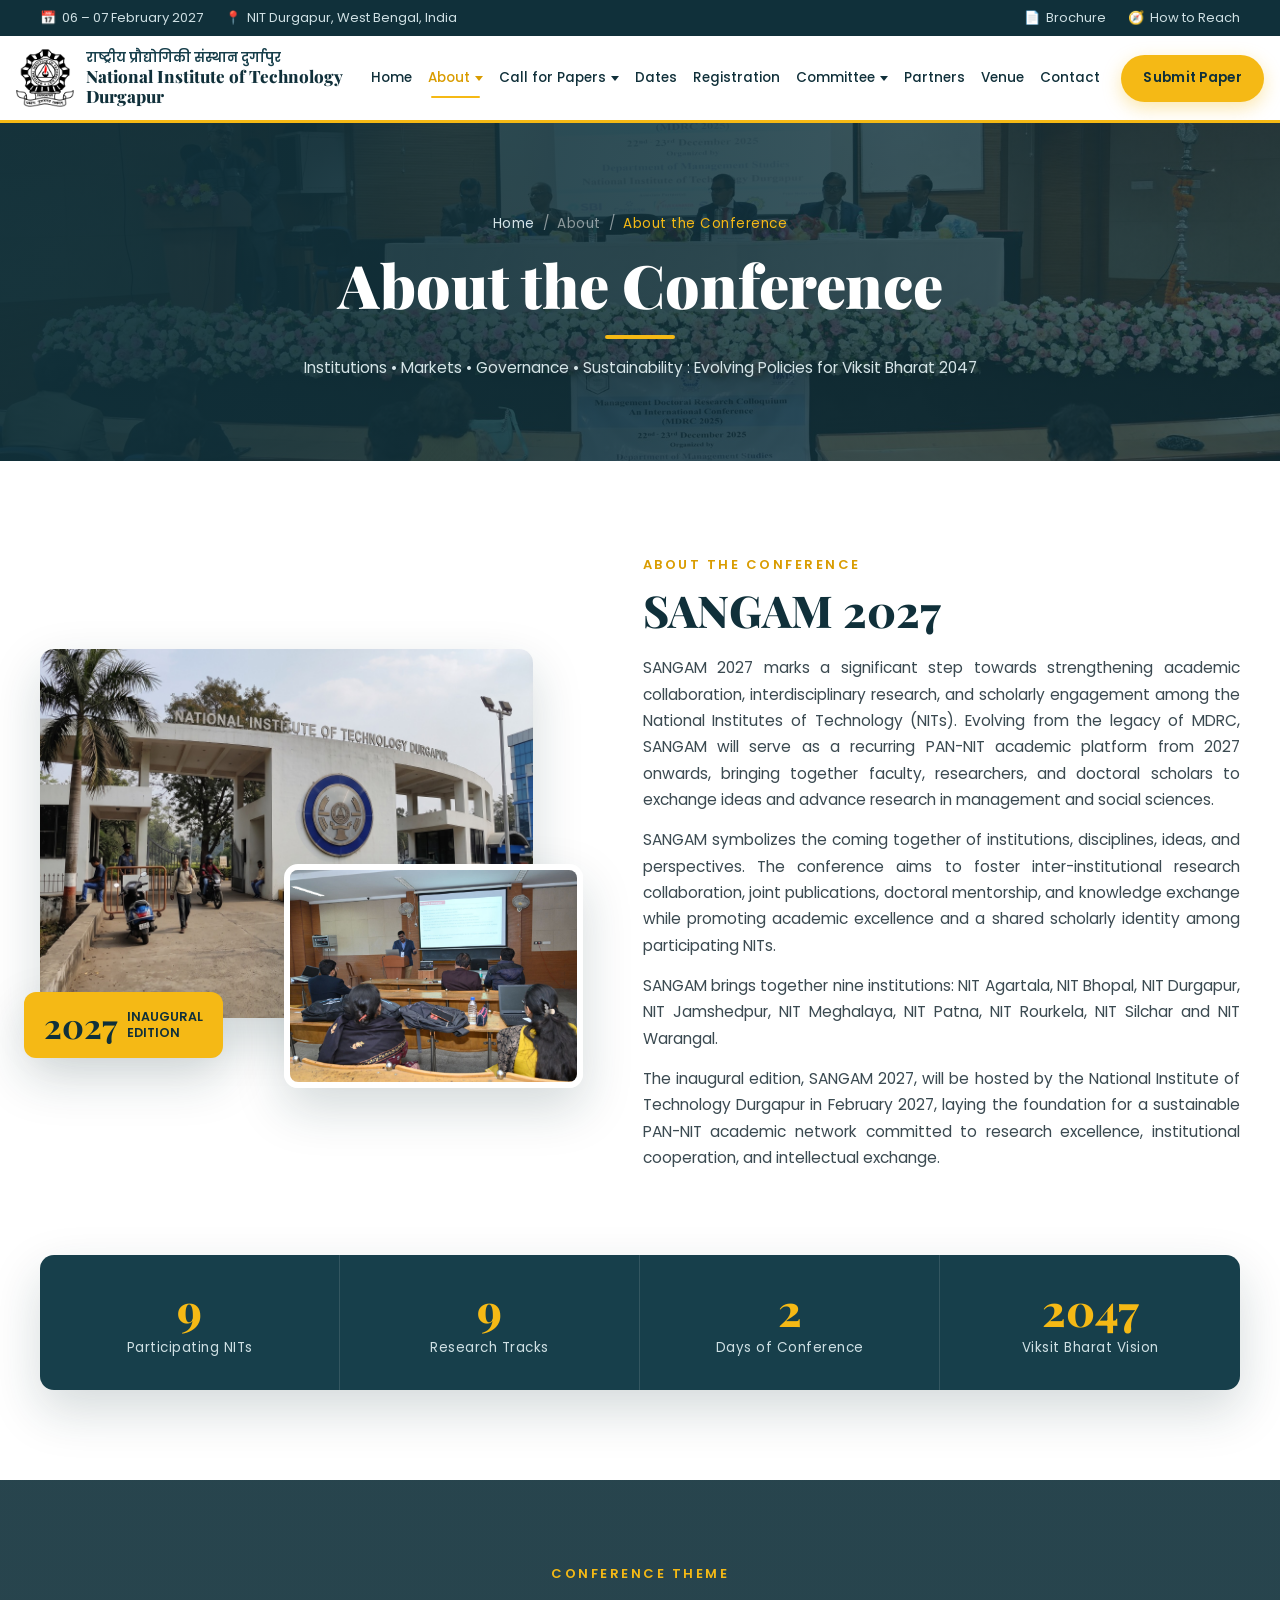
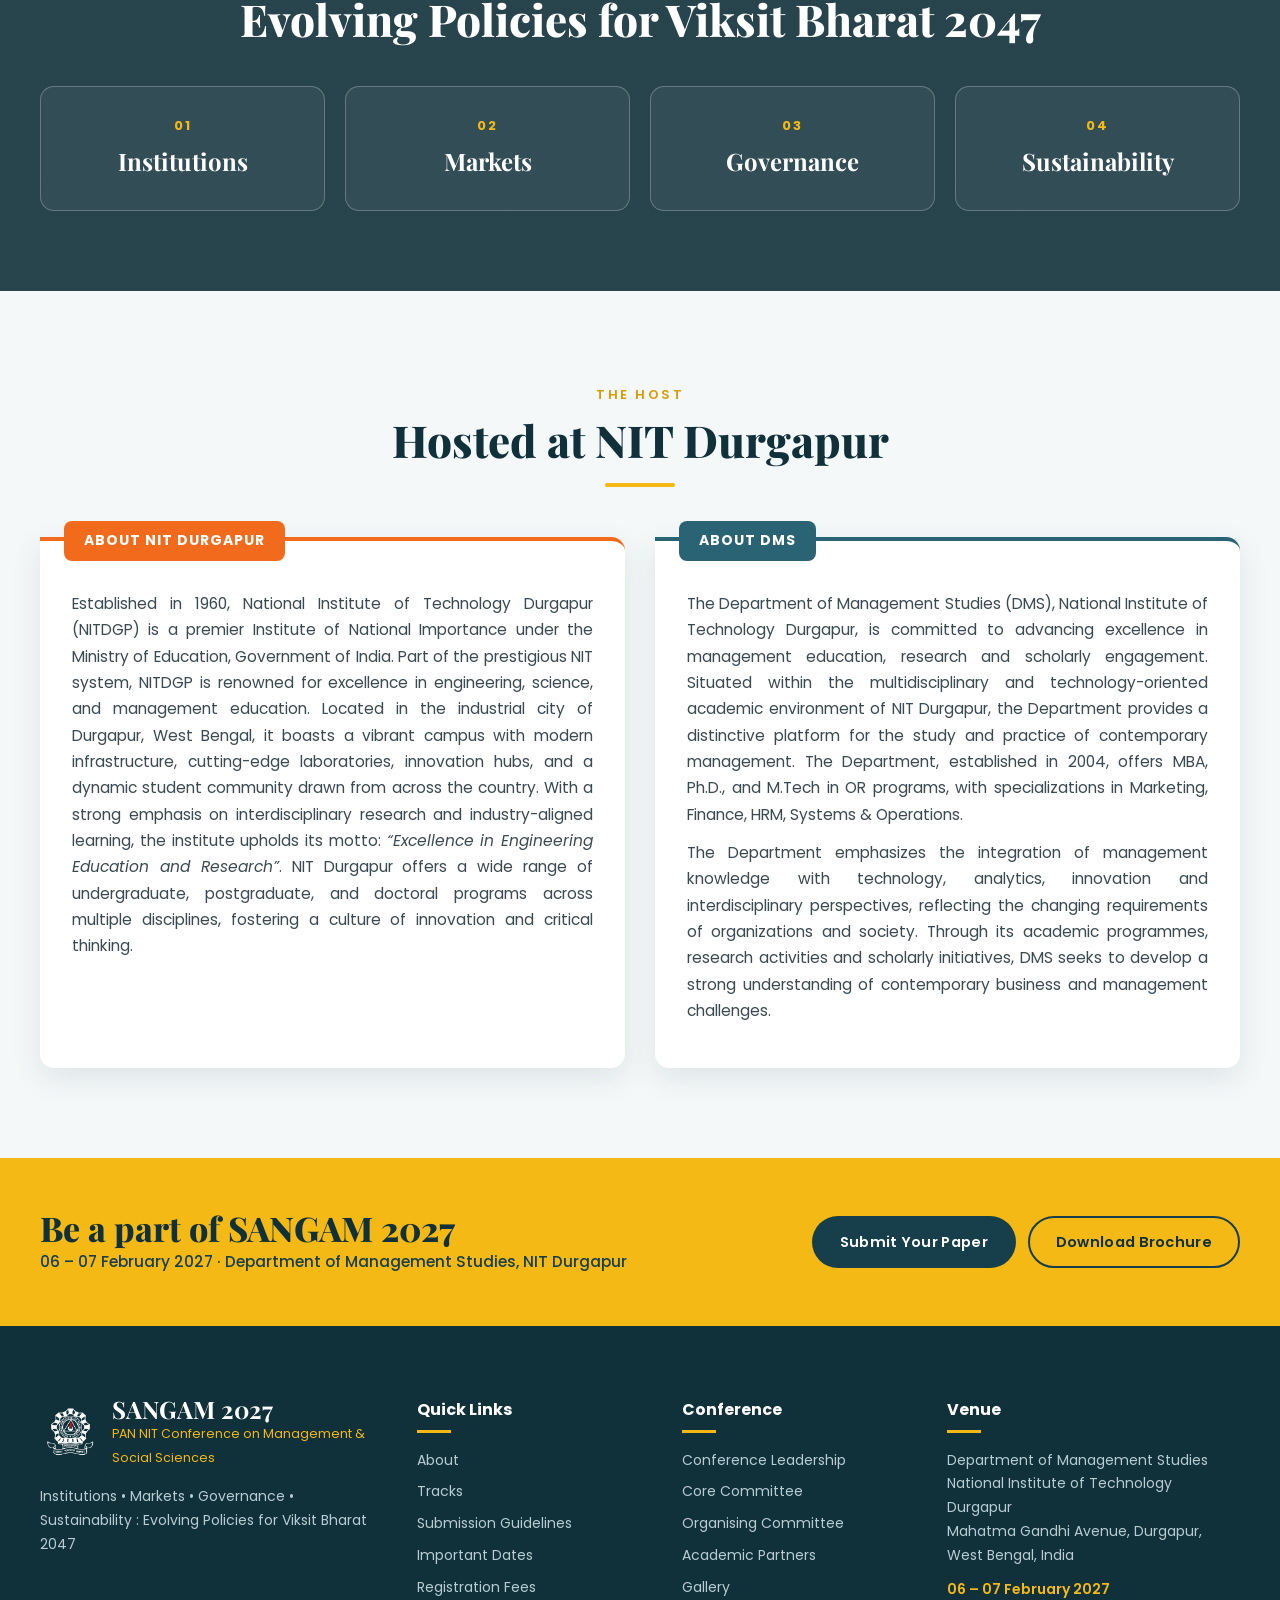
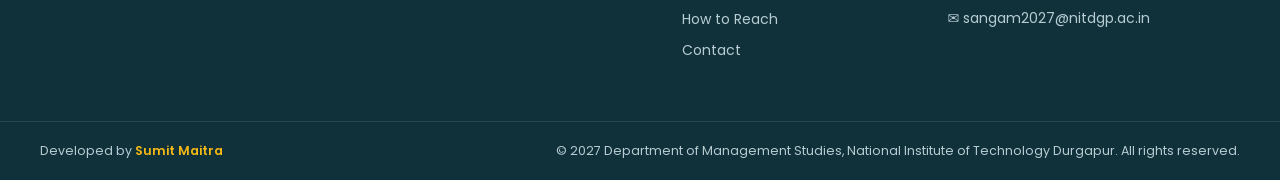
==== about/index.html @ 7bea4ee3 "Add files via upload" ====
<!DOCTYPE html>
<html lang="en">
<head>
  <meta charset="UTF-8">
  <meta name="viewport" content="width=device-width, initial-scale=1.0">
  <title>About | SANGAM 2027</title>
  <meta name="description" content="About SANGAM 2027, NIT Durgapur and the Department of Management Studies.">
  <link rel="icon" type="image/png" href="../assets/logos/nit-durgapur.png">
  <link rel="preconnect" href="https://fonts.googleapis.com">
  <link rel="preconnect" href="https://fonts.gstatic.com" crossorigin>
  <link href="https://fonts.googleapis.com/css2?family=Playfair+Display:wght@700;800;900&family=Poppins:wght@300;400;500;600;700&display=swap" rel="stylesheet">
  <link rel="stylesheet" href="../css/style.css">
</head>
<body>

  <!-- ===== TOP BAR ===== -->
  <div class="topbar">
    <div class="container topbar-inner">
      <div class="topbar-left">
        <span><i class="ico ico-cal"></i>06 – 07 February 2027</span>
        <span class="hide-sm"><i class="ico ico-pin"></i>NIT Durgapur, West Bengal, India</span>
      </div>
      <div class="topbar-right">
        <a href="../assets/docs/SANGAM-Brochure-2027.pdf" target="_blank" rel="noopener"><i class="ico ico-doc"></i>Brochure</a>
        <a href="../venue/" class="hide-sm"><i class="ico ico-route"></i>How to Reach</a>
      </div>
    </div>
  </div>

  <!-- ===== HEADER / NAV ===== -->
  <header class="header" id="header">
    <div class="container header-inner">
      <a href="../" class="brand">
        <img src="../assets/logos/nit-durgapur.png" alt="NIT Durgapur logo">
        <div class="brand-text">
          <span class="brand-hi">राष्ट्रीय प्रौद्योगिकी संस्थान दुर्गापुर</span>
          <span class="brand-en">National Institute of Technology Durgapur</span>
          <span class="brand-sub">An Institute of National Importance under the Ministry of Education, Government of India</span>
        </div>
      </a>

      <nav class="nav" id="nav">
        <ul>
          <li><a href="../">Home</a></li>
          <li class="has-drop">
            <a href="../about/" class="active">About <span class="caret"></span></a>
            <ul class="drop">
              <li><a href="../about/">The Conference</a></li>
              <li><a href="../about/#nitdgp">About NIT Durgapur</a></li>
              <li><a href="../about/#dms">About DMS</a></li>
              <li><a href="../gallery/">Gallery</a></li>
            </ul>
          </li>
          <li class="has-drop">
            <a href="../tracks/">Call for Papers <span class="caret"></span></a>
            <ul class="drop">
              <li><a href="../tracks/">Conference Tracks</a></li>
              <li><a href="../submission/">Submission Guidelines</a></li>
              <li><a href="https://forms.gle/mXyWNmWkprkiNCEAA" target="_blank" rel="noopener">Submit Paper ↗</a></li>
            </ul>
          </li>
          <li><a href="../dates/">Dates</a></li>
          <li><a href="../registration/">Registration</a></li>
          <li class="has-drop">
            <a href="../leadership/">Committee <span class="caret"></span></a>
            <ul class="drop">
              <li><a href="../leadership/">Conference Leadership</a></li>
              <li><a href="../core-committee/">Core Committee</a></li>
              <li><a href="../organising-committee/">Organising Committee</a></li>
            </ul>
          </li>
          <li><a href="../partners/">Partners</a></li>
          <li><a href="../venue/">Venue</a></li>
          <li><a href="../contact/">Contact</a></li>
        </ul>
        <a href="https://forms.gle/mXyWNmWkprkiNCEAA" target="_blank" rel="noopener" class="btn btn-gold nav-cta">Submit Paper</a>
      </nav>

      <button class="burger" id="burger" aria-label="Toggle menu" aria-expanded="false">
        <span></span><span></span><span></span>
      </button>
    </div>
  </header>

  <!-- ===== PAGE BANNER ===== -->
  <section class="page-banner" style="background-image:url('../assets/photos/dsc_8041.jpg')">
    <div class="container">
      <nav class="crumbs" aria-label="Breadcrumb"><a href="../">Home</a><span>/</span><span>About</span><span>/</span><span>About the Conference</span></nav>
      <h1>About the Conference</h1>
      <p>Institutions • Markets • Governance • Sustainability : Evolving Policies for Viksit Bharat 2047</p>
    </div>
  </section>

  <!-- ===== ABOUT CONFERENCE ===== -->
  <section class="section about" id="about">
    <div class="container about-grid">
      <div class="about-media reveal">
        <img src="../assets/photos/nit.jpg" alt="Faculty members at the conference" class="about-img-main" loading="lazy">
        <img src="../assets/photos/dsc_8097.jpg" alt="Paper presentation session" class="about-img-small" loading="lazy">
        <div class="about-badge">
          <strong>2027</strong>
          <span>Inaugural<br>Edition</span>
        </div>
      </div>
      <div class="about-text reveal">
        <span class="eyebrow">About the Conference</span>
        <h2>SANGAM 2027</h2>
        <p>SANGAM 2027 marks a significant step towards strengthening academic collaboration, interdisciplinary research, and scholarly engagement among the National Institutes of Technology (NITs). Evolving from the legacy of MDRC, SANGAM will serve as a recurring PAN-NIT academic platform from 2027 onwards, bringing together faculty, researchers, and doctoral scholars to exchange ideas and advance research in management and social sciences.</p>
        <p>SANGAM symbolizes the coming together of institutions, disciplines, ideas, and perspectives. The conference aims to foster inter-institutional research collaboration, joint publications, doctoral mentorship, and knowledge exchange while promoting academic excellence and a shared scholarly identity among participating NITs.</p>
        <p>SANGAM brings together nine institutions: NIT Agartala, NIT Bhopal, NIT Durgapur, NIT Jamshedpur, NIT Meghalaya, NIT Patna, NIT Rourkela, NIT Silchar and NIT Warangal.</p>
        <p>The inaugural edition, SANGAM 2027, will be hosted by the National Institute of Technology Durgapur in February 2027, laying the foundation for a sustainable PAN-NIT academic network committed to research excellence, institutional cooperation, and intellectual exchange.</p>
      </div>
    </div>

    <div class="container stats reveal">
      <div class="stat"><span class="num" data-count="9">0</span><span class="lbl">Participating NITs</span></div>
      <div class="stat"><span class="num" data-count="9">0</span><span class="lbl">Research Tracks</span></div>
      <div class="stat"><span class="num" data-count="2">0</span><span class="lbl">Days of Conference</span></div>
      <div class="stat"><span class="num" data-count="2047">0</span><span class="lbl">Viksit Bharat Vision</span></div>
    </div>
  </section>

  <!-- ===== THEME BAND ===== -->
  <section class="theme-band">
    <div class="container">
      <span class="eyebrow light">Conference Theme</span>
      <h2>Evolving Policies for Viksit Bharat 2047</h2>
      <div class="pillars">
        <div class="pillar reveal"><span>01</span>Institutions</div>
        <div class="pillar reveal"><span>02</span>Markets</div>
        <div class="pillar reveal"><span>03</span>Governance</div>
        <div class="pillar reveal"><span>04</span>Sustainability</div>
      </div>
    </div>
  </section>

  <!-- ===== ABOUT NIT DURGAPUR & DMS ===== -->
  <section class="section host" id="nitdgp">
    <div class="container">
      <div class="section-head reveal">
        <span class="eyebrow">The Host</span>
        <h2>Hosted at NIT Durgapur</h2>
      </div>
      <div class="host-grid">
        <article class="host-card reveal">
          <div class="host-tag">About NIT Durgapur</div>
          <p>Established in 1960, National Institute of Technology Durgapur (NITDGP) is a premier Institute of National Importance under the Ministry of Education, Government of India. Part of the prestigious NIT system, NITDGP is renowned for excellence in engineering, science, and management education. Located in the industrial city of Durgapur, West Bengal, it boasts a vibrant campus with modern infrastructure, cutting-edge laboratories, innovation hubs, and a dynamic student community drawn from across the country. With a strong emphasis on interdisciplinary research and industry-aligned learning, the institute upholds its motto: <em>“Excellence in Engineering Education and Research”</em>. NIT Durgapur offers a wide range of undergraduate, postgraduate, and doctoral programs across multiple disciplines, fostering a culture of innovation and critical thinking.</p>
        </article>
        <article class="host-card alt reveal" id="dms">
          <div class="host-tag">About DMS</div>
          <p>The Department of Management Studies (DMS), National Institute of Technology Durgapur, is committed to advancing excellence in management education, research and scholarly engagement. Situated within the multidisciplinary and technology-oriented academic environment of NIT Durgapur, the Department provides a distinctive platform for the study and practice of contemporary management. The Department, established in 2004, offers MBA, Ph.D., and M.Tech in OR programs, with specializations in Marketing, Finance, HRM, Systems &amp; Operations.</p>
          <p>The Department emphasizes the integration of management knowledge with technology, analytics, innovation and interdisciplinary perspectives, reflecting the changing requirements of organizations and society. Through its academic programmes, research activities and scholarly initiatives, DMS seeks to develop a strong understanding of contemporary business and management challenges.</p>
        </article>
      </div>
    </div>
  </section>

  <!-- ===== CTA BAND ===== -->
  <section class="cta-band">
    <div class="container cta-inner">
      <div>
        <h2>Be a part of SANGAM 2027</h2>
        <p>06 – 07 February 2027 · Department of Management Studies, NIT Durgapur</p>
      </div>
      <div class="cta-btns">
        <a href="https://forms.gle/mXyWNmWkprkiNCEAA" target="_blank" rel="noopener" class="btn btn-gold">Submit Your Paper</a>
        <a href="../assets/docs/SANGAM-Brochure-2027.pdf" target="_blank" rel="noopener" class="btn btn-outline">Download Brochure</a>
      </div>
    </div>
  </section>

  <!-- ===== FOOTER ===== -->
  <footer class="footer">
    <div class="container footer-grid">
      <div>
        <div class="f-brand">
          <img src="../assets/logos/nit-durgapur-hd.png" alt="NIT Durgapur logo">
          <div>
            <strong>SANGAM 2027</strong>
            <span>PAN NIT Conference on Management &amp; Social Sciences</span>
          </div>
        </div>
        <p>Institutions • Markets • Governance • Sustainability : Evolving Policies for Viksit Bharat 2047</p>
      </div>
      <div>
        <h4>Quick Links</h4>
        <ul>
          <li><a href="../about/">About</a></li>
          <li><a href="../tracks/">Tracks</a></li>
          <li><a href="../submission/">Submission Guidelines</a></li>
          <li><a href="../dates/">Important Dates</a></li>
          <li><a href="../registration/">Registration Fees</a></li>
        </ul>
      </div>
      <div>
        <h4>Conference</h4>
        <ul>
          <li><a href="../leadership/">Conference Leadership</a></li>
          <li><a href="../core-committee/">Core Committee</a></li>
          <li><a href="../organising-committee/">Organising Committee</a></li>
          <li><a href="../partners/">Academic Partners</a></li>
          <li><a href="../gallery/">Gallery</a></li>
          <li><a href="../venue/">How to Reach</a></li>
          <li><a href="../contact/">Contact</a></li>
        </ul>
      </div>
      <div>
        <h4>Venue</h4>
        <p>Department of Management Studies<br>National Institute of Technology Durgapur<br>Mahatma Gandhi Avenue, Durgapur, West Bengal, India</p>
        <p class="f-date">06 – 07 February 2027</p>
        <p class="f-mail"><a href="mailto:sangam2027@nitdgp.ac.in">sangam2027@nitdgp.ac.in</a></p>
      </div>
    </div>
    <div class="footer-bottom">
      <div class="container">
        <span>Developed by <a href="https://github.com/SumitMaitra" target="_blank" rel="noopener" class="dev-credit">Sumit Maitra</a></span>
        <span>© 2027 Department of Management Studies, National Institute of Technology Durgapur. All rights reserved.</span>
      </div>
    </div>
  </footer>

  <button class="to-top" id="toTop" aria-label="Back to top">↑</button>
  <div class="toast" id="toast">Copied!</div>

  <script src="../js/main.js"></script>

</body>
</html>
---- css/style.css ----
/* =========================================================
   SANGAM 2027 — PAN NIT Conference
   Colour palette taken from the official brochure:
   deep teal + saffron gold
   ========================================================= */
:root {
  --teal-900: #10303a;
  --teal-800: #173f4b;
  --teal-700: #1f4f5d;
  --teal-600: #2a6373;
  --teal-100: #e4eef0;
  --gold: #f5b915;
  --gold-dark: #d99c00;
  --gold-soft: #fff4d4;
  --orange: #f26a1b;
  --ink: #1d2a30;
  --muted: #5d6b72;
  --line: #dfe6e8;
  --bg: #ffffff;
  --bg-alt: #f5f8f9;
  --radius: 14px;
  --shadow: 0 10px 30px rgba(16, 48, 58, .10);
  --shadow-lg: 0 20px 50px rgba(16, 48, 58, .18);
  --font-display: 'Playfair Display', Georgia, serif;
  --font-body: 'Poppins', system-ui, -apple-system, Segoe UI, sans-serif;
  --header-h: 84px;
}

*, *::before, *::after { box-sizing: border-box; margin: 0; padding: 0; }
html { scroll-behavior: smooth; scroll-padding-top: calc(var(--header-h) + 10px); }
body { font-family: var(--font-body); color: var(--ink); background: var(--bg); line-height: 1.7; font-size: 15.5px; overflow-x: hidden; }
img { max-width: 100%; display: block; }
a { color: inherit; text-decoration: none; }
ul { list-style: none; }
.container { width: min(1200px, 100% - 32px); margin-inline: auto; }

/* ---------- Buttons ---------- */
.btn { display: inline-flex; align-items: center; justify-content: center; gap: 8px; padding: 12px 26px; border-radius: 50px; font-weight: 600; font-size: 14.5px; letter-spacing: .3px; transition: .3s ease; cursor: pointer; border: 2px solid transparent; }
.btn-gold { background: var(--gold); color: var(--teal-900); box-shadow: 0 6px 18px rgba(245, 185, 21, .35); }
.btn-gold:hover { background: var(--gold-dark); transform: translateY(-2px); }
.btn-outline { border-color: rgba(255,255,255,.75); color: #fff; }
.btn-outline:hover { background: #fff; color: var(--teal-900); }
.btn-teal { background: var(--teal-700); color: #fff; }
.btn-teal:hover { background: var(--teal-900); transform: translateY(-2px); }
.btn-block { width: 100%; }

/* ---------- Top bar ---------- */
.topbar { background: var(--teal-900); color: #cfe0e4; font-size: 13px; }
.topbar-inner { display: flex; justify-content: space-between; align-items: center; padding: 7px 0; gap: 12px; }
.topbar-left, .topbar-right { display: flex; gap: 22px; align-items: center; }
.topbar a:hover { color: var(--gold); }
.ico { font-style: normal; margin-right: 6px; }
.ico-cal::before { content: "📅"; }
.ico-pin::before { content: "📍"; }
.ico-doc::before { content: "📄"; }
.ico-route::before { content: "🧭"; }

/* ---------- Header ---------- */
.header { position: sticky; top: 0; z-index: 100; background: rgba(255,255,255,.97); backdrop-filter: blur(8px); border-bottom: 3px solid var(--gold); transition: box-shadow .3s; }
.header.scrolled { box-shadow: 0 6px 24px rgba(0,0,0,.08); }
.header .container { width: min(1380px, 100% - 32px); }
.header-inner { display: flex; align-items: center; justify-content: space-between; min-height: var(--header-h); gap: 20px; }
.brand { display: flex; align-items: center; gap: 12px; flex-shrink: 1; min-width: 0; }
.brand img { flex-shrink: 0; }
/* let grid children shrink below their content (e.g. the scrollable fee table) */
.fees-bottom > *, .sub-grid > *, .about-grid > *, .venue-grid > *, .cm-row > * { min-width: 0; }
.brand img { width: 58px; height: 58px; object-fit: contain; }
.brand-text { display: flex; flex-direction: column; line-height: 1.2; }
.brand-hi { font-size: 13px; color: var(--teal-800); font-weight: 600; }
.brand-en { font-family: var(--font-display); font-size: 17px; font-weight: 800; color: var(--teal-900); }
.brand-sub { font-size: 9.5px; color: var(--muted); max-width: 330px; }

.nav { display: flex; align-items: center; gap: 14px; }
.nav > ul { display: flex; align-items: center; gap: 2px; }
.nav > ul > li { position: relative; }
.nav > ul > li > a { display: flex; align-items: center; gap: 5px; padding: 10px 10px; font-size: 14px; font-weight: 500; color: var(--teal-900); border-radius: 8px; transition: .25s; white-space: nowrap; }
.nav > ul > li > a:hover, .nav > ul > li > a.active { color: var(--gold-dark); }
.nav > ul > li > a.active::after { content: ""; position: absolute; left: 10px; right: 10px; bottom: 2px; height: 2px; background: var(--gold); border-radius: 2px; }
.caret { width: 0; height: 0; border-left: 4px solid transparent; border-right: 4px solid transparent; border-top: 5px solid currentColor; }
.drop { position: absolute; top: 100%; left: 0; min-width: 220px; background: #fff; border-radius: 10px; box-shadow: var(--shadow-lg); padding: 8px; opacity: 0; visibility: hidden; transform: translateY(10px); transition: .25s; border-top: 3px solid var(--gold); }
.has-drop:hover .drop, .has-drop:focus-within .drop { opacity: 1; visibility: visible; transform: translateY(0); }
.drop a { display: block; padding: 9px 14px; font-size: 14px; border-radius: 6px; color: var(--ink); }
.drop a:hover { background: var(--teal-100); color: var(--teal-800); }
.nav-cta { padding: 10px 20px; font-size: 13.5px; white-space: nowrap; }

.burger { display: none; width: 44px; height: 44px; border: 0; background: var(--teal-800); border-radius: 10px; cursor: pointer; flex-direction: column; justify-content: center; align-items: center; gap: 5px; }
.burger span { width: 22px; height: 2px; background: #fff; border-radius: 2px; transition: .3s; }
.burger.open span:nth-child(1) { transform: translateY(7px) rotate(45deg); }
.burger.open span:nth-child(2) { opacity: 0; }
.burger.open span:nth-child(3) { transform: translateY(-7px) rotate(-45deg); }

/* ---------- Hero ---------- */
.hero { position: relative; min-height: clamp(600px, calc(100vh - var(--header-h) - 39px), 940px); min-height: clamp(600px, calc(100svh - var(--header-h) - 39px), 940px); display: flex; flex-direction: column; color: #fff; overflow: hidden; }
.slides, .slide { position: absolute; inset: 0; }
.slide { background-size: cover; background-position: center; opacity: 0; transform: scale(1.08); transition: opacity 1.4s ease, transform 7s ease; }
.slide.active { opacity: 1; transform: scale(1); }
.hero-overlay { position: absolute; inset: 0; background: linear-gradient(100deg, rgba(16,48,58,.95) 0%, rgba(16,48,58,.82) 45%, rgba(16,48,58,.45) 100%); }
.hero-content { position: relative; z-index: 2; padding: 40px 0 30px; margin-block: auto; }
.hero-kicker { display: inline-block; font-size: 13px; letter-spacing: 2px; text-transform: uppercase; color: var(--gold); border-left: 3px solid var(--gold); padding-left: 12px; margin-bottom: 18px; }
.hero-title { font-family: var(--font-display); font-size: clamp(46px, 7.5vw, 92px); font-weight: 900; line-height: 1; letter-spacing: 4px; text-shadow: 0 6px 30px rgba(0,0,0,.35); }
.hero-sub { color: #fff; font-family: var(--font-display); font-size: clamp(18px, 2.4vw, 28px); font-weight: 700; line-height: 1.35; margin: 16px 0 26px; text-transform: uppercase; letter-spacing: 1px; }
.hero-date { display: inline-block; background: var(--gold); color: var(--teal-900); font-weight: 700; font-size: clamp(15px, 1.7vw, 18px); padding: 8px 22px; border-radius: 10px; box-shadow: 0 8px 24px rgba(245,185,21,.35); }
.hero-theme { margin: 24px 0 30px; font-size: clamp(15px, 1.6vw, 19px); line-height: 1.8; max-width: 680px; color: #e6f0f2; }
.theme-label { display: inline-block; background: rgba(245,185,21,.18); color: var(--gold); border: 1px solid var(--gold); font-size: 12px; font-weight: 600; padding: 2px 12px; border-radius: 20px; margin-right: 8px; letter-spacing: 1px; text-transform: uppercase; }
.hero-theme strong { color: #fff; }
.hero-btns { display: flex; flex-wrap: wrap; gap: 10px; }
.hero-btns .btn { padding: 9px 20px; font-size: 13.5px; }

.countdown { display: flex; gap: 14px; margin-top: 28px; }
.countdown div { background: rgba(255,255,255,.1); border: 1px solid rgba(255,255,255,.22); backdrop-filter: blur(6px); border-radius: 12px; min-width: 82px; padding: 9px 10px; text-align: center; }
.countdown span { display: block; font-family: var(--font-display); font-size: 30px; font-weight: 800; line-height: 1.1; color: var(--gold); }
.countdown small { font-size: 11.5px; letter-spacing: 1.5px; text-transform: uppercase; color: #d5e4e7; }

.hero-nav { position: relative; z-index: 3; display: flex; align-items: center; justify-content: center; gap: 16px; padding-bottom: 16px; }
.slide-ctrl { width: 36px; height: 36px; border-radius: 50%; border: 1px solid rgba(255,255,255,.4); background: rgba(0,0,0,.2); color: #fff; font-size: 14px; cursor: pointer; transition: .3s; }
.slide-ctrl:hover { background: var(--gold); color: var(--teal-900); border-color: var(--gold); }
.slide-dots { display: flex; gap: 8px; }

/* Two-column hero: text left, countdown + partners carousel right */
.hero-content { display: grid; grid-template-columns: minmax(0, 1.3fr) minmax(0, 1fr); gap: 48px; align-items: center; }
.hero-side { display: flex; flex-direction: column; gap: 18px; }
.side-card { background: rgba(255,255,255,.08); border: 1px solid rgba(255,255,255,.2); backdrop-filter: blur(8px); border-radius: 16px; padding: 18px 20px; }
.side-title { font-size: 12.5px; letter-spacing: 2px; text-transform: uppercase; color: var(--gold); font-weight: 600; margin-bottom: 10px; }
.side-card .countdown { margin-top: 0; }
.side-card .countdown div { flex: 1; min-width: 0; }

/* Academic partners logo carousel: transparent, full-width strip under the hero text */
.hero-partners { position: relative; z-index: 3; padding: 4px 0 18px; }
.hp-head { display: flex; align-items: center; gap: 14px; margin-bottom: 12px; }
.hp-head span { font-size: 12.5px; letter-spacing: 2px; text-transform: uppercase; color: var(--gold); font-weight: 600; white-space: nowrap; }
.hp-head::after { content: ""; flex: 1; height: 1px; background: rgba(255,255,255,.2); order: 1; }
.hp-head a { order: 2; font-size: 13px; font-weight: 600; color: #d5e4e7; white-space: nowrap; }
.hp-head a:hover { color: var(--gold); }
.hp-viewport { overflow: hidden; -webkit-mask-image: linear-gradient(90deg, transparent, #000 7%, #000 93%, transparent); mask-image: linear-gradient(90deg, transparent, #000 7%, #000 93%, transparent); }
.hp-track { display: flex; width: max-content; animation: hp-scroll 40s linear infinite; }
.hp-track li { padding: 4px 34px 4px 0; } /* spacing via padding keeps both halves equal for a seamless loop */
.hero-partners:hover .hp-track, .hp-track:focus-within { animation-play-state: paused; }
.hp-logo { display: flex; flex-direction: column; align-items: center; gap: 8px; color: #fff; font-weight: 500; font-size: 11.5px; letter-spacing: .3px; line-height: 1.3; text-align: center; white-space: nowrap; transition: .3s; }
.hp-logo img { width: 84px; height: 84px; object-fit: contain; background: #fff; border-radius: 50%; padding: 6px; border: 2px solid rgba(255,255,255,.35); transition: .3s; }
.hp-logo:hover { color: var(--gold); }
.hp-logo:hover img { border-color: var(--gold); transform: scale(1.08); }
.hp-logo.hp-host img { border-color: var(--gold); }
.hp-logo.hp-host span::after { content: "Host"; display: block; font-size: 9.5px; letter-spacing: 1.5px; text-transform: uppercase; color: var(--gold); }
@keyframes hp-scroll { to { transform: translateX(-50%); } }
.slide-dots button { width: 10px; height: 10px; border-radius: 10px; border: 0; background: rgba(255,255,255,.5); cursor: pointer; transition: .3s; }
.slide-dots button.active { width: 30px; background: var(--gold); }

/* ---------- Ticker ---------- */
.ticker { display: flex; background: var(--gold); color: var(--teal-900); font-size: 14px; font-weight: 500; overflow: hidden; }
.ticker-label { background: var(--teal-800); color: var(--gold); padding: 11px 22px; font-weight: 700; text-transform: uppercase; letter-spacing: 1px; font-size: 13px; flex-shrink: 0; position: relative; z-index: 1; }
.ticker-track { overflow: hidden; flex: 1; display: flex; align-items: center; }
.ticker-move { display: flex; gap: 60px; white-space: nowrap; animation: ticker 45s linear infinite; padding-left: 100%; }
.ticker-move span::before { content: "◆"; margin-right: 12px; font-size: 10px; color: var(--teal-700); }
.ticker:hover .ticker-move { animation-play-state: paused; }
@keyframes ticker { to { transform: translateX(-100%); } }

/* ---------- Sections ---------- */
.section { padding: 90px 0; }
.section-head { text-align: center; max-width: 760px; margin: 0 auto 50px; }
.eyebrow { display: inline-block; color: var(--gold-dark); font-weight: 600; font-size: 13px; letter-spacing: 2.5px; text-transform: uppercase; margin-bottom: 8px; }
.eyebrow.light { color: var(--gold); }
h2 { font-family: var(--font-display); font-size: clamp(28px, 4vw, 44px); font-weight: 800; color: var(--teal-900); line-height: 1.2; }
.section-head h2::after { content: ""; display: block; width: 70px; height: 4px; background: var(--gold); border-radius: 4px; margin: 16px auto 0; }
.lead { color: var(--muted); margin-top: 16px; }

/* ---------- Why attend ---------- */
.why { background: var(--bg-alt); }
.why-grid { display: grid; grid-template-columns: repeat(3, 1fr); gap: 24px; }
.why-card { background: #fff; border-radius: var(--radius); padding: 32px 28px; box-shadow: var(--shadow); border-bottom: 4px solid transparent; transition: .35s; }
.why-card:hover { transform: translateY(-6px); border-bottom-color: var(--gold); box-shadow: var(--shadow-lg); }
.why-ico { width: 60px; height: 60px; border-radius: 14px; display: grid; place-items: center; font-size: 28px; background: var(--teal-100); margin-bottom: 18px; }
.why-card h3 { font-size: 18px; color: var(--teal-900); margin-bottom: 8px; }
.why-card p { color: var(--muted); font-size: 14.5px; }

/* ---------- About ---------- */
.about-grid { display: grid; grid-template-columns: 1fr 1.1fr; gap: 60px; align-items: center; }
.about-media { position: relative; padding-bottom: 70px; padding-right: 50px; }
.about-img-main { border-radius: var(--radius); box-shadow: var(--shadow-lg); aspect-ratio: 4/3; object-fit: cover; width: 100%; }
.about-img-small { position: absolute; right: 0; bottom: 0; width: 55%; border-radius: var(--radius); border: 6px solid #fff; box-shadow: var(--shadow-lg); aspect-ratio: 4/3; object-fit: cover; }
.about-badge { position: absolute; left: -16px; bottom: 30px; background: var(--gold); color: var(--teal-900); padding: 16px 20px; border-radius: 12px; display: flex; align-items: center; gap: 10px; box-shadow: var(--shadow-lg); }
.about-badge strong { font-family: var(--font-display); font-size: 34px; line-height: 1; }
.about-badge span { font-size: 12.5px; font-weight: 600; line-height: 1.3; text-transform: uppercase; }
.about-text h2 { margin-bottom: 18px; }
.about-text p { color: #3b4a51; margin-bottom: 14px; text-align: justify; }

.stats { display: grid; grid-template-columns: repeat(4, 1fr); margin-top: 70px; background: var(--teal-800); border-radius: var(--radius); overflow: hidden; box-shadow: var(--shadow-lg); }
.stat { text-align: center; padding: 30px 14px; color: #fff; border-right: 1px solid rgba(255,255,255,.12); }
.stat:last-child { border-right: 0; }
.stat .num { display: block; font-family: var(--font-display); font-size: 44px; font-weight: 800; color: var(--gold); line-height: 1.1; }
.stat .lbl { font-size: 13.5px; color: #cfe0e4; letter-spacing: .5px; }

/* ---------- Theme band ---------- */
.theme-band { position: relative; padding: 80px 0; text-align: center; color: #fff; background: linear-gradient(rgba(16,48,58,.9), rgba(16,48,58,.9)), url('../assets/photos/dsc_8276.jpg') center/cover fixed; }
.theme-band h2 { color: #fff; margin-bottom: 40px; }
.pillars { display: grid; grid-template-columns: repeat(4, 1fr); gap: 20px; }
.pillar { border: 1px solid rgba(255,255,255,.25); border-radius: var(--radius); padding: 28px 16px; font-family: var(--font-display); font-size: 24px; font-weight: 700; background: rgba(255,255,255,.05); transition: .35s; }
.pillar span { display: block; font-family: var(--font-body); font-size: 13px; color: var(--gold); letter-spacing: 2px; margin-bottom: 4px; }
.pillar:hover { background: var(--gold); color: var(--teal-900); transform: translateY(-6px); }
.pillar:hover span { color: var(--teal-800); }

/* ---------- Host ---------- */
.host { background: var(--bg-alt); }
.host-grid { display: grid; grid-template-columns: 1fr 1fr; gap: 30px; }
.host-card { position: relative; background: #fff; border-radius: 0 var(--radius) var(--radius) var(--radius); padding: 50px 32px 32px; box-shadow: var(--shadow); border-top: 4px solid var(--orange); }
.host-card.alt { border-top-color: var(--teal-600); }
.host-tag { position: absolute; top: -20px; left: 24px; background: var(--orange); color: #fff; font-weight: 700; letter-spacing: 1px; text-transform: uppercase; font-size: 14px; padding: 8px 20px; border-radius: 8px; }
.host-card.alt .host-tag { background: var(--teal-600); }
.host-card p { color: #3b4a51; text-align: justify; margin-bottom: 12px; }

/* ---------- Tracks ---------- */
.tracks-grid { display: grid; grid-template-columns: repeat(3, 1fr); gap: 22px; }
.track { position: relative; text-align: left; background: #fff; border: 1px solid var(--line); border-radius: var(--radius); padding: 28px 26px 24px; cursor: pointer; transition: .35s; overflow: hidden; font: inherit; color: inherit; display: flex; flex-direction: column; }
.track::before { content: ""; position: absolute; inset: 0; background: linear-gradient(135deg, var(--teal-800), var(--teal-600)); opacity: 0; transition: .35s; z-index: 0; }
.track > * { position: relative; z-index: 1; }
.track:hover::before, .track:focus-visible::before { opacity: 1; }
.track:hover, .track:focus-visible { transform: translateY(-6px); box-shadow: var(--shadow-lg); color: #fff; border-color: transparent; outline: none; }
.track-num { font-family: var(--font-display); font-size: 40px; font-weight: 900; color: var(--gold); line-height: 1; margin-bottom: 4px; }
.track-label { font-size: 12px; font-weight: 600; letter-spacing: 2px; text-transform: uppercase; color: var(--muted); transition: .35s; }
.track h3 { font-size: 17px; line-height: 1.45; margin: 10px 0 16px; color: var(--teal-900); transition: .35s; flex: 1; }
.track:hover .track-label, .track:hover h3, .track:focus-visible h3, .track:focus-visible .track-label { color: #fff; }
.track-more { font-size: 13.5px; font-weight: 600; color: var(--gold-dark); }
.track:hover .track-more { color: var(--gold); }

.modal { position: fixed; inset: 0; z-index: 300; background: rgba(10,30,36,.7); backdrop-filter: blur(4px); display: grid; place-items: center; padding: 16px; opacity: 0; visibility: hidden; transition: .3s; }
.modal.open { opacity: 1; visibility: visible; }
.modal-box { position: relative; background: #fff; border-radius: 18px; max-width: 760px; width: 100%; max-height: 88vh; overflow-y: auto; padding: 40px 36px; transform: translateY(30px); transition: .3s; border-top: 6px solid var(--gold); }
.modal.open .modal-box { transform: none; }
.modal-close { position: absolute; top: 14px; right: 16px; width: 38px; height: 38px; border-radius: 50%; border: 0; background: var(--teal-100); font-size: 24px; cursor: pointer; color: var(--teal-900); }
.modal-close:hover { background: var(--gold); }
.modal-num { color: var(--gold-dark); font-weight: 700; letter-spacing: 2px; font-size: 13px; text-transform: uppercase; }
.modal-box h3 { font-family: var(--font-display); font-size: 26px; color: var(--teal-900); line-height: 1.3; margin: 6px 0 14px; padding-right: 30px; }
.modal-desc { color: var(--muted); margin-bottom: 18px; }
.modal-desc:empty { display: none; }
.modal-box h4 { font-size: 14px; letter-spacing: 1.5px; text-transform: uppercase; color: var(--teal-700); margin-bottom: 12px; }
.modal-box ul { display: grid; grid-template-columns: 1fr 1fr; gap: 8px 20px; margin-bottom: 26px; }
.modal-box li { position: relative; padding-left: 20px; font-size: 14.5px; line-height: 1.5; }
.modal-box li::before { content: ""; position: absolute; left: 0; top: 7px; width: 8px; height: 8px; background: var(--gold); border-radius: 2px; transform: rotate(45deg); }

/* ---------- Submission ---------- */
.submission { background: var(--bg-alt); }
.sub-grid { display: grid; grid-template-columns: 1.6fr 1fr; gap: 50px; align-items: start; }
.submission h2 { margin-bottom: 26px; }
.guide-list > li { position: relative; padding: 0 0 16px 40px; color: #3b4a51; }
.guide-list > li::before { content: "✓"; position: absolute; left: 0; top: 2px; width: 26px; height: 26px; border-radius: 6px; background: var(--teal-700); color: var(--gold); display: grid; place-items: center; font-size: 14px; font-weight: 700; }
.sections-list { display: flex; flex-wrap: wrap; gap: 8px; margin-top: 10px; list-style: none; counter-reset: s; }
.sections-list li { counter-increment: s; background: #fff; border: 1px solid var(--line); border-radius: 30px; padding: 4px 14px; font-size: 13.5px; }
.sections-list li::before { content: counter(s) ". "; color: var(--gold-dark); font-weight: 700; }
.sub-card { position: sticky; top: calc(var(--header-h) + 24px); background: var(--teal-800); color: #fff; border-radius: 18px; padding: 34px 28px; text-align: center; box-shadow: var(--shadow-lg); }
.sub-card h3 { font-family: var(--font-display); font-size: 26px; color: var(--gold); }
.sub-card p { color: #cfe0e4; font-size: 14px; margin: 6px 0 20px; }
.sub-qr { width: 200px; margin: 0 auto 20px; border-radius: 12px; border: 6px solid #fff; }
.sub-link { display: block; margin-top: 10px; color: #a9c4ca; font-size: 12.5px; word-break: break-all; }
.sub-quick { display: grid; grid-template-columns: repeat(3, 1fr); gap: 8px; margin-top: 24px; padding-top: 20px; border-top: 1px solid rgba(255,255,255,.15); }
.sub-quick strong { display: block; color: var(--gold); font-size: 18px; }
.sub-quick span { font-size: 11px; color: #cfe0e4; line-height: 1.3; display: block; }

/* ---------- Dates (timeline) ---------- */
.dates { background: linear-gradient(135deg, var(--teal-900), var(--teal-700)); color: #fff; }
.dates h2 { color: #fff; }
.timeline { position: relative; max-width: 900px; margin: 0 auto; }
.timeline::before { content: ""; position: absolute; left: 50%; top: 0; bottom: 0; width: 3px; background: rgba(245,185,21,.4); transform: translateX(-50%); }
.tl-item { position: relative; width: 50%; padding: 0 44px 34px; }
.tl-item:nth-child(odd) { text-align: right; }
.tl-item:nth-child(even) { margin-left: 50%; }
.tl-item::before { content: ""; position: absolute; top: 18px; width: 18px; height: 18px; border-radius: 50%; background: var(--teal-900); border: 4px solid var(--gold); z-index: 1; }
.tl-item:nth-child(odd)::before { right: -9px; }
.tl-item:nth-child(even)::before { left: -9px; }
.tl-item > div { }
.tl-date { display: inline-block; background: var(--gold); color: var(--teal-900); font-weight: 700; padding: 6px 16px; border-radius: 8px; font-size: 15px; }
.tl-label { font-size: 19px; font-weight: 600; margin-top: 8px; }
.tl-item.past .tl-date { background: rgba(255,255,255,.18); color: #fff; }
.tl-item.past::before { background: var(--gold); }
.tl-item.past .tl-label::after { content: " ✓"; color: var(--gold); }
.tl-item.highlight .tl-date { background: var(--orange); color: #fff; font-size: 17px; }
.tl-item.highlight .tl-label { font-family: var(--font-display); font-size: 24px; color: var(--gold); }

/* ---------- Fees ---------- */
.fees-grid { display: grid; grid-template-columns: repeat(3, 1fr); gap: 22px; }
.fee-card { background: #fff; border: 1px solid var(--line); border-radius: var(--radius); padding: 28px 26px; transition: .35s; position: relative; }
.fee-card:hover { transform: translateY(-6px); box-shadow: var(--shadow-lg); border-color: var(--gold); }
.fee-card.featured { background: var(--teal-800); color: #fff; border-color: var(--teal-800); }
.fee-card h3 { font-size: 17px; color: var(--teal-900); margin-bottom: 16px; min-height: 52px; line-height: 1.5; }
.fee-card.featured h3 { color: #fff; }
.fee-row { display: flex; justify-content: space-between; align-items: baseline; padding: 10px 0; border-top: 1px dashed var(--line); }
.fee-card.featured .fee-row { border-color: rgba(255,255,255,.2); }
.fee-row span { color: var(--muted); font-size: 14px; }
.fee-card.featured .fee-row span { color: #cfe0e4; }
.fee-row strong { font-family: var(--font-display); font-size: 28px; color: var(--teal-800); }
.fee-card.featured .fee-row strong { color: var(--gold); }

.fees-bottom { display: grid; grid-template-columns: 1.6fr 1fr; gap: 30px; margin-top: 40px; align-items: start; }
.fee-notes, .pay-card { background: var(--bg-alt); border-radius: var(--radius); padding: 30px; }
.fee-notes h3, .pay-card h3 { font-size: 20px; color: var(--teal-900); margin-bottom: 14px; }
.check-list li { position: relative; padding-left: 28px; margin-bottom: 8px; color: #3b4a51; font-size: 14.5px; }
.check-list li::before { content: "✔"; position: absolute; left: 0; color: var(--teal-600); font-weight: 700; }
.small-note { font-size: 13px; color: var(--muted); font-style: italic; margin: 8px 0 20px; }
.table-wrap { overflow-x: auto; border-radius: 10px; }
.compare { width: 100%; border-collapse: collapse; background: #fff; font-size: 14px; min-width: 420px; }
.compare th { background: var(--teal-800); color: #fff; padding: 12px; font-weight: 600; text-align: center; line-height: 1.3; }
.compare th:first-child, .compare td:first-child { text-align: left; }
.compare td { padding: 10px 12px; border-bottom: 1px solid var(--line); text-align: center; }
.compare .yes { color: #1a9a5a; font-weight: 700; font-size: 16px; }
.compare .no { color: #e04848; font-weight: 700; font-size: 16px; }
.pay-card { background: var(--gold-soft); border: 2px solid var(--gold); position: sticky; top: calc(var(--header-h) + 24px); }
.pay-row { padding: 12px 0; border-bottom: 1px dashed rgba(0,0,0,.12); }
.pay-row:last-child { border: 0; }
.pay-row span { display: block; font-size: 12.5px; text-transform: uppercase; letter-spacing: 1px; color: var(--muted); }
.pay-row strong { font-size: 17px; color: var(--teal-900); }
.copyable { cursor: pointer; }
.copyable em { font-style: normal; font-size: 11px; font-weight: 600; background: var(--teal-700); color: #fff; padding: 2px 8px; border-radius: 20px; margin-left: 6px; vertical-align: middle; }
.copyable:hover em { background: var(--gold-dark); }

/* ---------- Committee ---------- */
.committee { background: var(--bg-alt); }
.cm-block { margin-bottom: 50px; text-align: center; }
.cm-tag { display: inline-block; background: var(--teal-800); color: #fff; padding: 8px 26px; border-radius: 8px; font-weight: 600; letter-spacing: 1px; text-transform: uppercase; font-size: 14px; margin-bottom: 26px; position: relative; }
.cm-tag::after { content: ""; position: absolute; left: 50%; bottom: -6px; transform: translateX(-50%) rotate(45deg); width: 12px; height: 12px; background: var(--teal-800); }
.people-grid { display: grid; gap: 20px; }
.people-grid.four { grid-template-columns: repeat(4, 1fr); }
.people-grid.three { grid-template-columns: repeat(3, 1fr); }
.people-grid.centered { display: flex; flex-wrap: wrap; justify-content: center; gap: 20px; }
.people-grid.centered .person-card { flex: 0 1 calc(33.333% - 14px); min-width: 250px; }
.person-card { background: #fff; border-radius: var(--radius); padding: 26px 18px; box-shadow: var(--shadow); transition: transform 0.45s cubic-bezier(0.34, 1.56, 0.64, 1), box-shadow 0.35s ease, border-color 0.35s ease; border-bottom: 3px solid transparent; }
.person-card:hover { transform: translateY(-8px); border-bottom-color: var(--gold); box-shadow: 0 16px 36px rgba(16, 48, 58, .15); }
.person-card.big { max-width: 360px; margin: 0 auto; padding: 32px; }
.avatar { width: 70px; height: 70px; border-radius: 50%; margin: 0 auto 14px; background: linear-gradient(135deg, var(--teal-700), var(--teal-900)); color: var(--gold); display: grid; place-items: center; font-family: var(--font-display); font-weight: 800; font-size: 22px; border: 3px solid var(--gold); }
.person-card.big .avatar { width: 90px; height: 90px; font-size: 28px; }
.avatar:has(img) { width: 110px; height: 110px; overflow: hidden; background: #fff; }
.person-card.big .avatar:has(img) { width: 140px; height: 140px; }
.avatar img { width: 100%; height: 100%; object-fit: cover; display: block; }
.person-card h4 { font-size: 15.5px; color: var(--teal-900); line-height: 1.4; }
.person-card.big h4 { font-size: 19px; }
.person-card p { font-size: 13.5px; color: var(--muted); line-height: 1.5; margin-top: 4px; }
.cm-row { display: grid; grid-template-columns: 1fr 1fr; gap: 30px; }
.cm-row .cm-block { background: #fff; border-radius: var(--radius); padding: 30px; box-shadow: var(--shadow); margin-bottom: 0; }
.name-list li { display: flex; justify-content: space-between; gap: 12px; padding: 10px 4px; border-bottom: 1px dashed var(--line); text-align: left; font-size: 14.5px; }
.name-list li:last-child { border: 0; }
.name-list strong { color: var(--teal-900); font-weight: 600; }
.name-list span { color: var(--gold-dark); font-size: 13px; font-weight: 500; white-space: nowrap; }

.org-card {
  background: #fff;
  border-radius: var(--radius);
  padding: 36px 32px;
  text-align: center;
  max-width: 680px;
  margin: 0 auto;
  box-shadow: var(--shadow);
  border-bottom: 3px solid transparent;
  transition: transform 0.45s cubic-bezier(0.34, 1.56, 0.64, 1), box-shadow 0.35s ease, border-color 0.35s ease;
}
.org-card:hover {
  transform: translateY(-8px);
  border-bottom-color: var(--gold);
  box-shadow: 0 16px 36px rgba(16, 48, 58, .15);
}
@media (max-width: 600px) {
  .org-card .name-list {
    column-count: 1 !important;
  }
}


/* ---------- Partners ---------- */
.partner-grid { display: flex; flex-wrap: wrap; gap: 20px; justify-content: center; }
.partner { flex: 0 1 calc(20% - 16px); background: #fff; border: 1px solid var(--line); border-radius: var(--radius); padding: 24px 14px 18px; text-align: center; transition: .35s; display: flex; flex-direction: column; align-items: center; gap: 12px; }
.partner img { height: 100px; width: auto; max-width: 100%; object-fit: contain; filter: grayscale(25%); transition: .35s; }
.partner span { font-size: 14px; font-weight: 600; color: var(--teal-900); }
.partner span em { display: block; font-style: normal; font-size: 11px; color: var(--gold-dark); letter-spacing: 1.5px; text-transform: uppercase; }
.partner:hover { transform: translateY(-6px); box-shadow: var(--shadow-lg); border-color: var(--gold); }
.partner:hover img { filter: none; transform: scale(1.05); }
.partner.host { border: 2px solid var(--gold); background: var(--gold-soft); }

/* ---------- Gallery ---------- */
.gallery { background: var(--bg-alt); }
.gallery-grid { display: grid; grid-template-columns: repeat(4, 1fr); grid-auto-rows: 200px; gap: 14px; }
.g-item { position: relative; overflow: hidden; border-radius: 12px; cursor: zoom-in; }
.g-item.wide { grid-column: span 2; grid-row: span 2; }
.g-item img { width: 100%; height: 100%; object-fit: cover; transition: transform .6s ease; }
.g-item::after { content: "⤢"; position: absolute; inset: 0; display: grid; place-items: center; font-size: 30px; color: #fff; background: rgba(16,48,58,.55); opacity: 0; transition: .35s; }
.g-item:hover img { transform: scale(1.08); }
.g-item:hover::after { opacity: 1; }

.lightbox { position: fixed; inset: 0; z-index: 400; background: rgba(5,15,18,.94); display: flex; align-items: center; justify-content: center; opacity: 0; visibility: hidden; transition: .3s; padding: 16px; }
.lightbox.open { opacity: 1; visibility: visible; }
.lightbox img { max-width: 90vw; max-height: 85vh; border-radius: 10px; box-shadow: 0 20px 60px rgba(0,0,0,.6); }
.lightbox button { position: absolute; background: rgba(255,255,255,.12); color: #fff; border: 0; width: 50px; height: 50px; border-radius: 50%; font-size: 22px; cursor: pointer; transition: .3s; }
.lightbox button:hover { background: var(--gold); color: var(--teal-900); }
.lb-close { top: 20px; right: 20px; font-size: 30px !important; }
.lb-prev { left: 20px; }
.lb-next { right: 20px; }

/* ---------- Venue ---------- */
.venue-grid { display: grid; grid-template-columns: 1.3fr 1fr; gap: 30px; align-items: stretch; }
.qr-cards { display: grid; grid-template-columns: repeat(3, 1fr); gap: 18px; }
.qr-card { background: #fff; border: 1px solid var(--line); border-radius: var(--radius); padding: 22px 16px; text-align: center; transition: .35s; }
.qr-card:hover { transform: translateY(-6px); box-shadow: var(--shadow-lg); border-color: var(--gold); }
.qr-ico { width: 52px; height: 52px; margin: 0 auto 10px; border-radius: 50%; display: grid; place-items: center; background: var(--teal-800); color: var(--gold); font-size: 22px; }
.qr-card img { width: 100%; max-width: 170px; margin: 0 auto 10px; }
.qr-card h4 { color: var(--teal-900); font-size: 15px; }
.qr-card p { color: var(--muted); font-size: 12.5px; }
.map { border-radius: var(--radius); overflow: hidden; box-shadow: var(--shadow); min-height: 340px; }
.map iframe { width: 100%; height: 100%; min-height: 340px; border: 0; display: block; }

/* ---------- Contact ---------- */
.contact { background: var(--bg-alt); padding-top: 70px; }
.contact-grid { display: grid; grid-template-columns: repeat(3, 1fr); gap: 24px; }
.contact-card { background: #fff; border-radius: var(--radius); padding: 32px 28px; box-shadow: var(--shadow); border-top: 4px solid var(--gold); }
.c-ico { font-size: 30px; margin-bottom: 10px; }
.contact-card h3 { color: var(--teal-900); font-size: 19px; margin-bottom: 10px; }
.contact-card p { color: #3b4a51; font-size: 14.5px; margin-bottom: 16px; }
.contact-card .c-mail { color: var(--teal-700); font-weight: 600; word-break: break-all; }
.contact-card .c-mail:hover { color: var(--gold-dark); }

/* ---------- Footer ---------- */
.footer { background: var(--teal-900); color: #b7cdd2; padding-top: 70px; font-size: 14px; }
.footer-grid { display: grid; grid-template-columns: 1.5fr 1fr 1fr 1.3fr; gap: 40px; padding-bottom: 50px; }
.f-brand { display: flex; align-items: center; gap: 12px; margin-bottom: 16px; }
.f-brand img { width: 60px; height: 60px; object-fit: contain; }
.f-brand strong { display: block; font-family: var(--font-display); color: #fff; font-size: 24px; line-height: 1.1; }
.f-brand span { font-size: 12.5px; color: var(--gold); }
.footer h4 { color: #fff; font-size: 16px; margin-bottom: 16px; position: relative; padding-bottom: 10px; }
.footer h4::after { content: ""; position: absolute; left: 0; bottom: 0; width: 34px; height: 3px; background: var(--gold); }
.footer li { margin-bottom: 8px; }
.footer li a:hover { color: var(--gold); padding-left: 4px; }
.footer li a { transition: .25s; }
.f-date { color: var(--gold); font-weight: 600; margin-top: 10px; }
.f-mail { margin-top: 6px; word-break: break-all; }
.f-mail::before { content: "✉ "; }
.footer-bottom { border-top: 1px solid rgba(255,255,255,.1); padding: 18px 0; font-size: 12.5px; }
.footer-bottom .container { display: flex; justify-content: space-between; flex-wrap: wrap; gap: 8px; }
.dev-credit { color: var(--gold); font-weight: 600; }
.dev-credit:hover { text-decoration: underline; }

/* ---------- Inner page banner ---------- */
.page-banner { position: relative; padding: 90px 0 80px; color: #fff; background-size: cover; background-position: center; text-align: center; }
.page-banner::before { content: ""; position: absolute; inset: 0; background: linear-gradient(100deg, rgba(16,48,58,.95), rgba(16,48,58,.75)); }
.page-banner .container { position: relative; }
.page-banner h1 { font-family: var(--font-display); font-size: clamp(34px, 5.5vw, 60px); font-weight: 900; line-height: 1.15; }
.page-banner h1::after { content: ""; display: block; width: 70px; height: 4px; background: var(--gold); border-radius: 4px; margin: 16px auto 0; }
.page-banner p { max-width: 700px; margin: 16px auto 0; color: #d5e4e7; }
.crumbs { display: flex; justify-content: center; flex-wrap: wrap; gap: 8px; font-size: 13.5px; margin-bottom: 14px; color: var(--gold); letter-spacing: .5px; }
.crumbs a { color: #d5e4e7; }
.crumbs a:hover { color: var(--gold); }
.crumbs span:not(:last-child) { color: rgba(255,255,255,.5); }

/* ---------- CTA band ---------- */
.cta-band { background: var(--gold); padding: 50px 0; }
.cta-inner { display: flex; align-items: center; justify-content: space-between; gap: 24px; flex-wrap: wrap; }
.cta-band h2 { font-size: clamp(24px, 3vw, 34px); }
.cta-band p { color: var(--teal-800); font-weight: 500; }
.cta-btns { display: flex; gap: 12px; flex-wrap: wrap; }
.cta-band .btn-gold { background: var(--teal-800); color: #fff; box-shadow: none; }
.cta-band .btn-gold:hover { background: var(--teal-900); }
.cta-band .btn-outline { border-color: var(--teal-800); color: var(--teal-900); }
.cta-band .btn-outline:hover { background: var(--teal-800); color: #fff; }

/* ---------- Home: explore cards ---------- */
.explore { background: var(--bg-alt); }
.explore-grid { display: grid; grid-template-columns: repeat(3, 1fr); gap: 22px; }
.explore-card { display: flex; flex-direction: column; background: #fff; border-radius: var(--radius); padding: 30px 26px; box-shadow: var(--shadow); border-top: 4px solid var(--teal-600); transition: .35s; }
.explore-card:hover { transform: translateY(-6px); border-top-color: var(--gold); box-shadow: var(--shadow-lg); }
.ex-ico { font-size: 30px; margin-bottom: 10px; }
.explore-card h3 { color: var(--teal-900); font-size: 18px; margin-bottom: 6px; }
.explore-card p { color: var(--muted); font-size: 14.5px; flex: 1; }
.ex-go { margin-top: 14px; font-weight: 600; font-size: 14px; color: var(--gold-dark); }

.center-btn { text-align: center; margin-top: 36px; }
.home-partners { background: #fff; }
.contact-map { padding-top: 0; background: var(--bg-alt); }
.contact-map .map, .contact-map iframe { min-height: 420px; }

/* ---------- Misc ---------- */
.to-top { position: fixed; right: 22px; bottom: 22px; z-index: 90; width: 48px; height: 48px; border-radius: 50%; border: 0; background: var(--gold); color: var(--teal-900); font-size: 20px; font-weight: 700; cursor: pointer; box-shadow: var(--shadow-lg); opacity: 0; visibility: hidden; transform: translateY(20px); transition: .3s; }
.to-top.show { opacity: 1; visibility: visible; transform: none; }
.toast { position: fixed; left: 50%; bottom: 30px; transform: translate(-50%, 30px); background: var(--teal-900); color: #fff; padding: 10px 22px; border-radius: 30px; font-size: 14px; opacity: 0; transition: .3s; z-index: 500; pointer-events: none; }
.toast.show { opacity: 1; transform: translate(-50%, 0); }

.reveal { opacity: 0; transform: translateY(30px); transition: opacity .8s ease, transform .8s ease; }
.reveal.visible { opacity: 1; transform: none; }

/* ---------- Responsive ---------- */
@media (max-width: 1460px) {
  .brand-sub { display: none; }
  .nav > ul > li > a { padding: 10px 7px; font-size: 13.5px; }
}
@media (max-width: 1260px) {
  .burger { display: flex; }
  /* backdrop-filter would make the header the containing block of the fixed drawer */
  .header { backdrop-filter: none; background: #fff; }
  .nav { position: fixed; top: 0; right: 0; height: 100vh; width: min(320px, 85vw); background: var(--teal-900); flex-direction: column; align-items: stretch; padding: 90px 20px 30px; transform: translateX(100%); transition: transform .35s ease; overflow-y: auto; z-index: 150; box-shadow: -10px 0 40px rgba(0,0,0,.3); }
  .nav.open { transform: none; }
  .nav > ul { flex-direction: column; align-items: stretch; }
  .nav > ul > li > a { color: #fff; padding: 12px 10px; font-size: 15px; border-bottom: 1px solid rgba(255,255,255,.08); justify-content: space-between; }
  .nav > ul > li > a.active::after { display: none; }
  .drop { position: static; opacity: 1; visibility: visible; transform: none; box-shadow: none; background: transparent; border: 0; padding: 0 0 0 12px; display: none; }
  .has-drop.open .drop { display: block; }
  .drop a { color: #cfe0e4; }
  .drop a:hover { background: rgba(255,255,255,.06); color: var(--gold); }
  .nav-cta { margin-top: 20px; }
  .burger { position: relative; z-index: 160; }
}
@media (max-width: 1060px) {
  .hero-content { grid-template-columns: minmax(0, 1fr); gap: 30px; }
  .hero-side { max-width: 560px; }
  .why-grid, .tracks-grid, .fees-grid, .explore-grid { grid-template-columns: repeat(2, 1fr); }
  .about-grid, .sub-grid, .fees-bottom, .venue-grid { grid-template-columns: 1fr; }
  .sub-card, .pay-card { position: static; }
  .people-grid.four { grid-template-columns: repeat(3, 1fr); }
  .partner { flex-basis: calc(33.333% - 14px); }
  .footer-grid { grid-template-columns: 1fr 1fr; }
  .contact-grid { grid-template-columns: 1fr 1fr; }
}
@media (max-width: 760px) {
  :root { --header-h: 70px; }
  body { font-size: 15px; }
  .section { padding: 64px 0; }
  .hide-sm { display: none; }
  .brand img { width: 46px; height: 46px; }
  .brand-hi { font-size: 11px; }
  .brand-en { font-size: 14px; }
  .hero-content { padding: 44px 0 28px; }
  .side-card { padding: 14px; }
  .hp-track li { padding-right: 22px; }
  .hp-logo { font-size: 10.5px; gap: 6px; }
  .hp-logo img { width: 66px; height: 66px; padding: 5px; }
  .countdown { gap: 8px; }
  .countdown div { min-width: 0; flex: 1; padding: 10px 4px; }
  .countdown span { font-size: 26px; }
  .countdown small { font-size: 10px; letter-spacing: .5px; }
  .why-grid, .tracks-grid, .fees-grid, .host-grid, .cm-row, .contact-grid, .explore-grid { grid-template-columns: 1fr; }
  .page-banner { padding: 60px 0 54px; }
  .cta-btns .btn { flex: 1 1 auto; }
  .stats { grid-template-columns: 1fr 1fr; }
  .stat:nth-child(2) { border-right: 0; }
  .stat:nth-child(-n+2) { border-bottom: 1px solid rgba(255,255,255,.12); }
  .pillars { grid-template-columns: 1fr 1fr; }
  .pillar { font-size: 19px; }
  .theme-band { background-attachment: scroll; }
  .about-media { padding-right: 30px; padding-bottom: 50px; }
  .about-badge { left: 0; }
  .about-text p, .host-card p { text-align: left; }
  .timeline::before { left: 9px; }
  .tl-item, .tl-item:nth-child(even) { width: 100%; margin-left: 0; text-align: left; padding: 0 0 28px 40px; }
  .tl-item:nth-child(odd)::before, .tl-item:nth-child(even)::before { left: 0; right: auto; }
  .people-grid.four, .people-grid.three { grid-template-columns: 1fr 1fr; }
  .partner { flex-basis: calc(50% - 10px); }
  .partner img { height: 80px; }
  .gallery-grid { grid-template-columns: 1fr 1fr; grid-auto-rows: 140px; }
  .qr-cards { grid-template-columns: 1fr; }
  .qr-card { display: grid; grid-template-columns: 110px 1fr; grid-template-rows: auto auto auto; column-gap: 16px; text-align: left; align-items: center; }
  .qr-card img { grid-row: 1 / span 3; grid-column: 1; margin: 0; }
  .qr-ico { margin: 0; width: 40px; height: 40px; font-size: 18px; }
  .modal-box { padding: 32px 22px; }
  .modal-box ul { grid-template-columns: 1fr; }
  .footer-grid { grid-template-columns: 1fr; gap: 30px; }
  .ticker-label { padding: 11px 14px; }
}
@media (max-width: 420px) {
  .people-grid.four, .people-grid.three { grid-template-columns: 1fr; }
  .brand-hi { display: none; }
  .pillar { font-size: 16px; padding: 22px 8px; }
  .name-list span { white-space: normal; text-align: right; }
  .brand { gap: 8px; }
  .brand img { width: 40px; height: 40px; }
  .brand-en { font-size: 13px; }
  .fee-notes, .pay-card, .cm-row .cm-block { padding: 22px 16px; }
}
@media (prefers-reduced-motion: reduce) {
  *, *::before, *::after { animation: none !important; transition: none !important; }
  .reveal { opacity: 1; transform: none; }
  .hp-viewport { overflow-x: auto; }
}
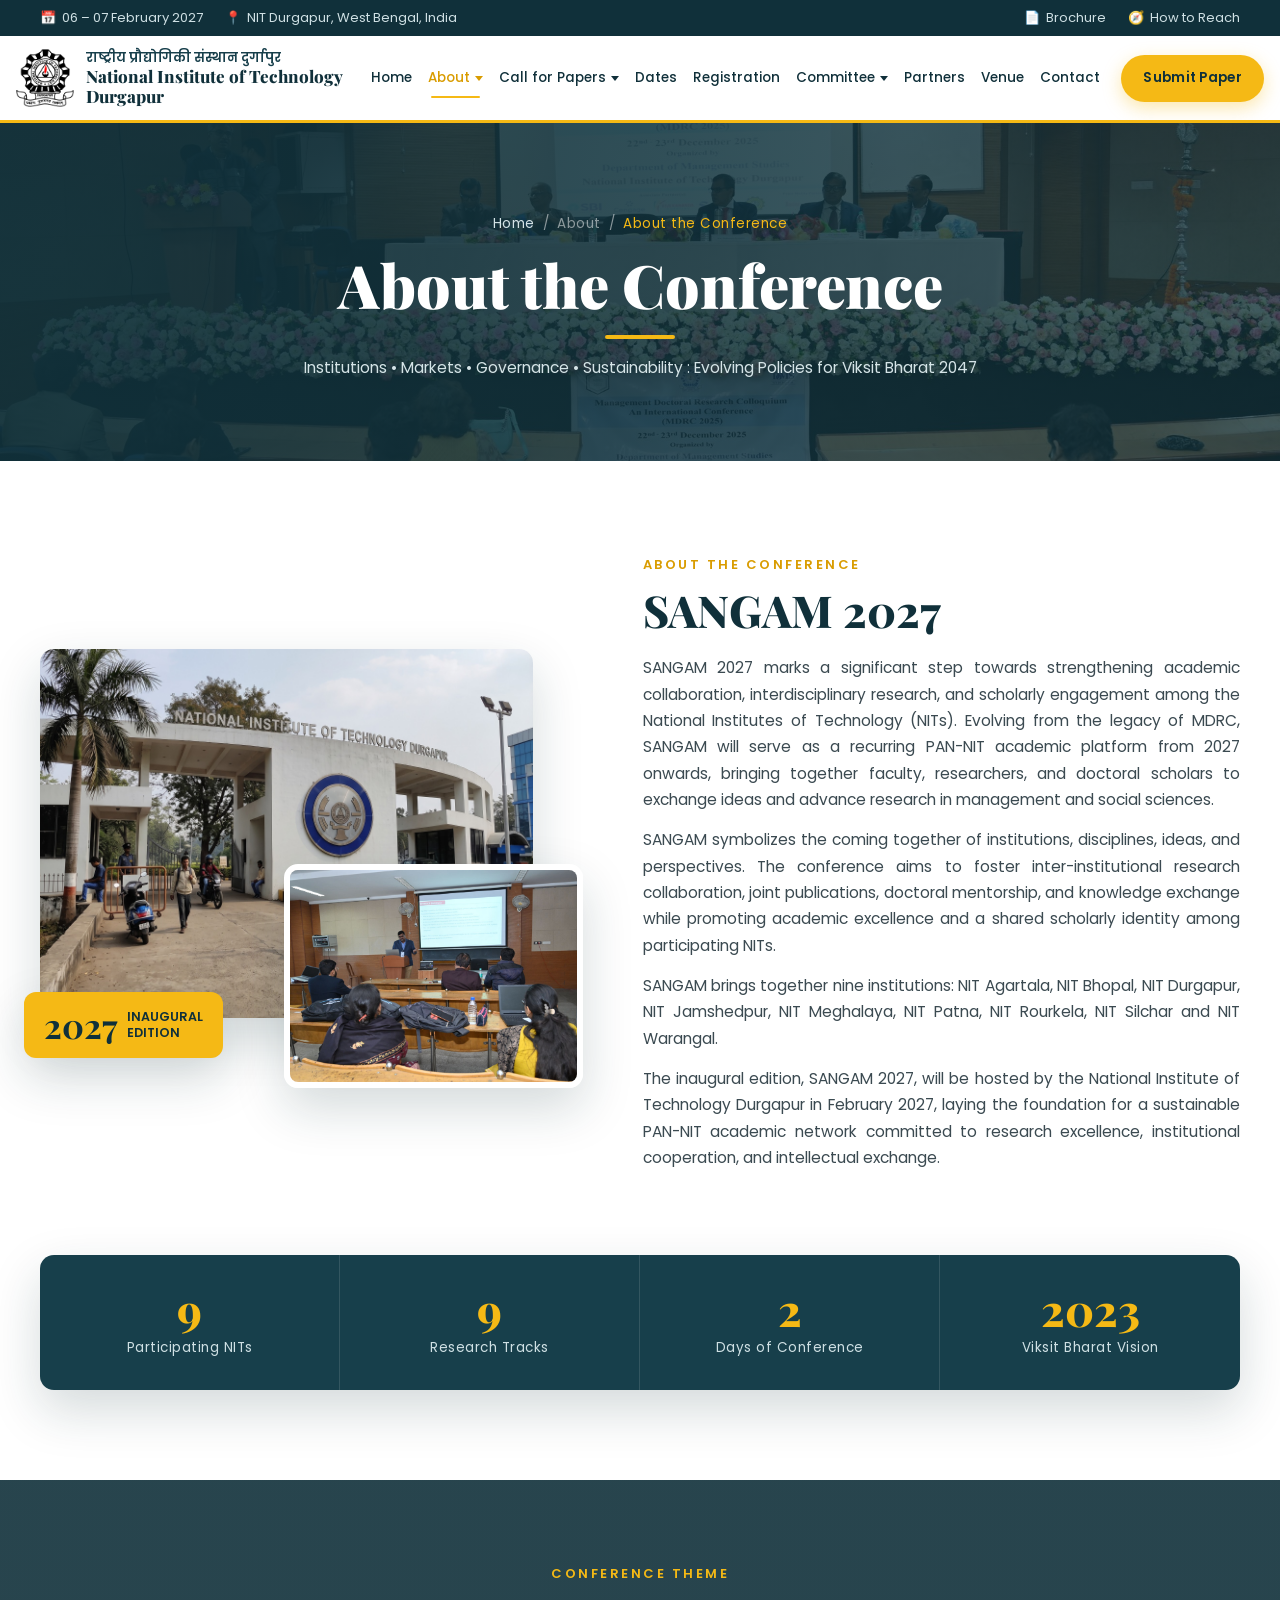
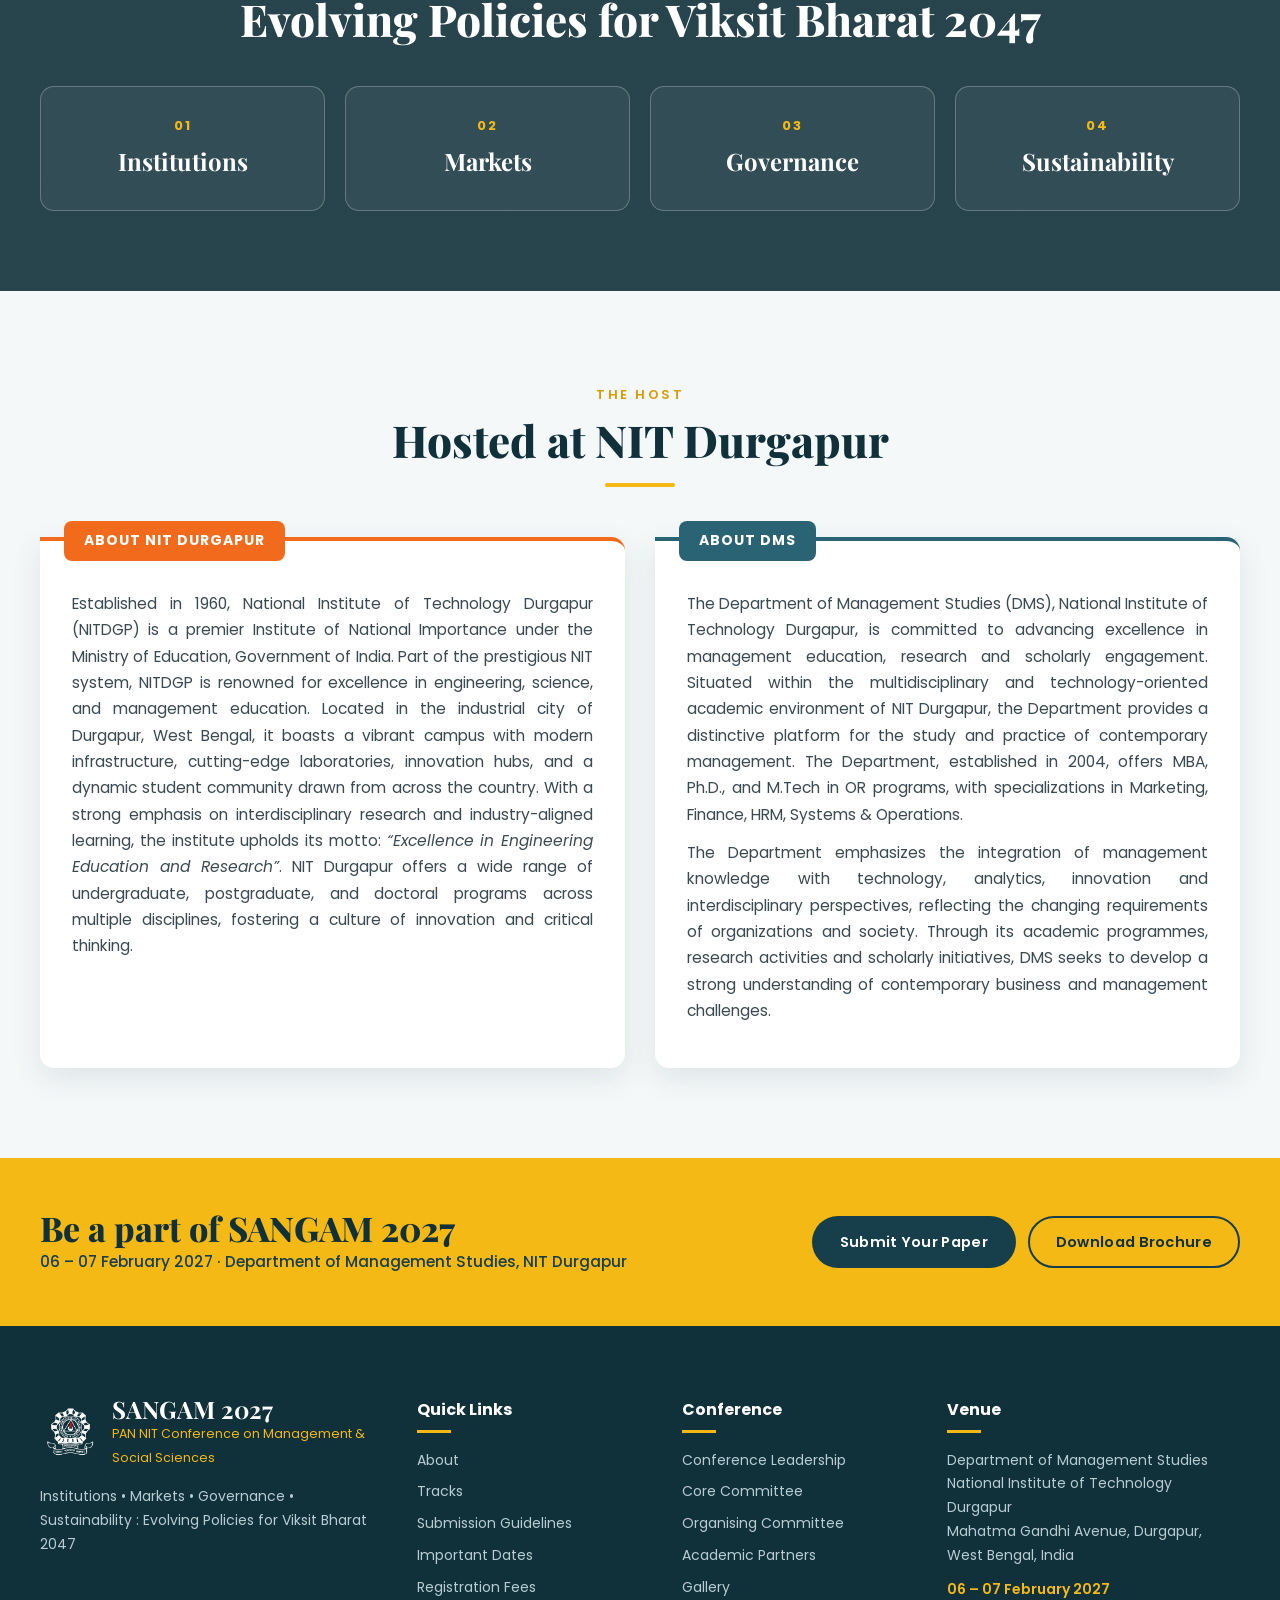
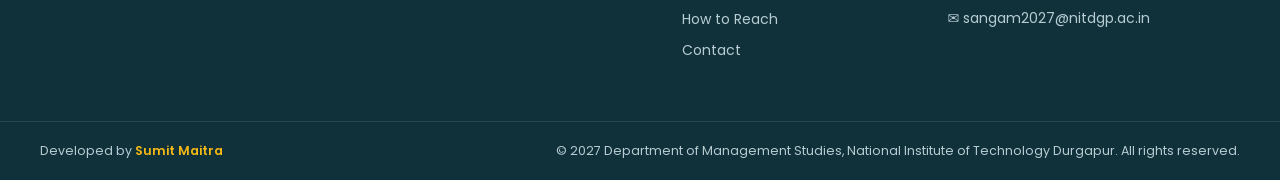
==== commit e60a9b83: "Add files via upload" ====
--- a/about/index.html
+++ b/about/index.html
@@ -13,74 +13,7 @@
 </head>
 <body>
 
-  <!-- ===== TOP BAR ===== -->
-  <div class="topbar">
-    <div class="container topbar-inner">
-      <div class="topbar-left">
-        <span><i class="ico ico-cal"></i>06 – 07 February 2027</span>
-        <span class="hide-sm"><i class="ico ico-pin"></i>NIT Durgapur, West Bengal, India</span>
-      </div>
-      <div class="topbar-right">
-        <a href="../assets/docs/SANGAM-Brochure-2027.pdf" target="_blank" rel="noopener"><i class="ico ico-doc"></i>Brochure</a>
-        <a href="../venue/" class="hide-sm"><i class="ico ico-route"></i>How to Reach</a>
-      </div>
-    </div>
-  </div>
-
-  <!-- ===== HEADER / NAV ===== -->
-  <header class="header" id="header">
-    <div class="container header-inner">
-      <a href="../" class="brand">
-        <img src="../assets/logos/nit-durgapur.png" alt="NIT Durgapur logo">
-        <div class="brand-text">
-          <span class="brand-hi">राष्ट्रीय प्रौद्योगिकी संस्थान दुर्गापुर</span>
-          <span class="brand-en">National Institute of Technology Durgapur</span>
-          <span class="brand-sub">An Institute of National Importance under the Ministry of Education, Government of India</span>
-        </div>
-      </a>
-
-      <nav class="nav" id="nav">
-        <ul>
-          <li><a href="../">Home</a></li>
-          <li class="has-drop">
-            <a href="../about/" class="active">About <span class="caret"></span></a>
-            <ul class="drop">
-              <li><a href="../about/">The Conference</a></li>
-              <li><a href="../about/#nitdgp">About NIT Durgapur</a></li>
-              <li><a href="../about/#dms">About DMS</a></li>
-              <li><a href="../gallery/">Gallery</a></li>
-            </ul>
-          </li>
-          <li class="has-drop">
-            <a href="../tracks/">Call for Papers <span class="caret"></span></a>
-            <ul class="drop">
-              <li><a href="../tracks/">Conference Tracks</a></li>
-              <li><a href="../submission/">Submission Guidelines</a></li>
-              <li><a href="https://forms.gle/mXyWNmWkprkiNCEAA" target="_blank" rel="noopener">Submit Paper ↗</a></li>
-            </ul>
-          </li>
-          <li><a href="../dates/">Dates</a></li>
-          <li><a href="../registration/">Registration</a></li>
-          <li class="has-drop">
-            <a href="../leadership/">Committee <span class="caret"></span></a>
-            <ul class="drop">
-              <li><a href="../leadership/">Conference Leadership</a></li>
-              <li><a href="../core-committee/">Core Committee</a></li>
-              <li><a href="../organising-committee/">Organising Committee</a></li>
-            </ul>
-          </li>
-          <li><a href="../partners/">Partners</a></li>
-          <li><a href="../venue/">Venue</a></li>
-          <li><a href="../contact/">Contact</a></li>
-        </ul>
-        <a href="https://forms.gle/mXyWNmWkprkiNCEAA" target="_blank" rel="noopener" class="btn btn-gold nav-cta">Submit Paper</a>
-      </nav>
-
-      <button class="burger" id="burger" aria-label="Toggle menu" aria-expanded="false">
-        <span></span><span></span><span></span>
-      </button>
-    </div>
-  </header>
+  <script src="../js/layout.js" data-root="../" data-page="about"></script>
 
   <!-- ===== PAGE BANNER ===== -->
   <section class="page-banner" style="background-image:url('../assets/photos/dsc_8041.jpg')">
@@ -169,58 +102,7 @@
     </div>
   </section>
 
-  <!-- ===== FOOTER ===== -->
-  <footer class="footer">
-    <div class="container footer-grid">
-      <div>
-        <div class="f-brand">
-          <img src="../assets/logos/nit-durgapur-hd.png" alt="NIT Durgapur logo">
-          <div>
-            <strong>SANGAM 2027</strong>
-            <span>PAN NIT Conference on Management &amp; Social Sciences</span>
-          </div>
-        </div>
-        <p>Institutions • Markets • Governance • Sustainability : Evolving Policies for Viksit Bharat 2047</p>
-      </div>
-      <div>
-        <h4>Quick Links</h4>
-        <ul>
-          <li><a href="../about/">About</a></li>
-          <li><a href="../tracks/">Tracks</a></li>
-          <li><a href="../submission/">Submission Guidelines</a></li>
-          <li><a href="../dates/">Important Dates</a></li>
-          <li><a href="../registration/">Registration Fees</a></li>
-        </ul>
-      </div>
-      <div>
-        <h4>Conference</h4>
-        <ul>
-          <li><a href="../leadership/">Conference Leadership</a></li>
-          <li><a href="../core-committee/">Core Committee</a></li>
-          <li><a href="../organising-committee/">Organising Committee</a></li>
-          <li><a href="../partners/">Academic Partners</a></li>
-          <li><a href="../gallery/">Gallery</a></li>
-          <li><a href="../venue/">How to Reach</a></li>
-          <li><a href="../contact/">Contact</a></li>
-        </ul>
-      </div>
-      <div>
-        <h4>Venue</h4>
-        <p>Department of Management Studies<br>National Institute of Technology Durgapur<br>Mahatma Gandhi Avenue, Durgapur, West Bengal, India</p>
-        <p class="f-date">06 – 07 February 2027</p>
-        <p class="f-mail"><a href="mailto:sangam2027@nitdgp.ac.in">sangam2027@nitdgp.ac.in</a></p>
-      </div>
-    </div>
-    <div class="footer-bottom">
-      <div class="container">
-        <span>Developed by <a href="https://github.com/SumitMaitra" target="_blank" rel="noopener" class="dev-credit">Sumit Maitra</a></span>
-        <span>© 2027 Department of Management Studies, National Institute of Technology Durgapur. All rights reserved.</span>
-      </div>
-    </div>
-  </footer>
-
-  <button class="to-top" id="toTop" aria-label="Back to top">↑</button>
-  <div class="toast" id="toast">Copied!</div>
+  <script>SiteLayout.footer()</script>
 
   <script src="../js/main.js"></script>
 
